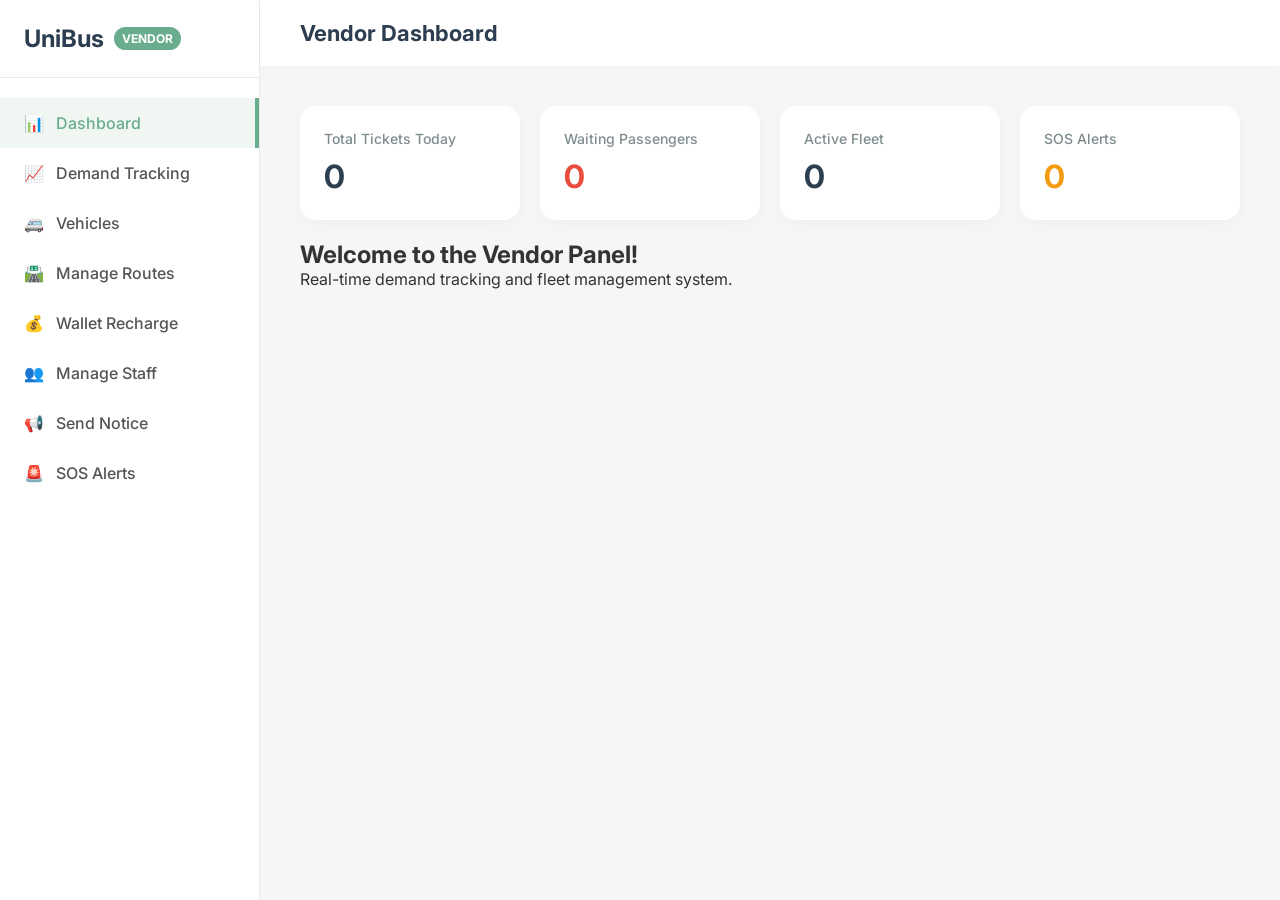
==== vendor_web/index.html @ f11c4442 "Complete UniBus Advanced System with Dynamic Bus Allocation, Custom Auth for Staff, Vehicle Manageme" ====
<!DOCTYPE html>
<html lang="en">
<head>
    <meta charset="UTF-8">
    <meta name="viewport" content="width=device-width, initial-scale=1.0">
    <title>UniBus Vendor Panel</title>
    <link href="https://fonts.googleapis.com/css2?family=Inter:wght@400;500;600;700&display=swap" rel="stylesheet">
    <link rel="stylesheet" href="style.css">
</head>
<body>
    <div class="app-container">
        <!-- Sidebar -->
        <aside class="sidebar">
            <div class="logo">
                <h2>UniBus <span class="vendor-tag">Vendor</span></h2>
            </div>
            <nav class="nav-menu">
                <button class="nav-item active" data-target="dashboard">
                    <span class="icon">📊</span> Dashboard
                </button>
                <button class="nav-item" data-target="demand">
                    <span class="icon">📈</span> Demand Tracking
                </button>
                <button class="nav-item" data-target="vehicles">
                    <span class="icon">🚐</span> Vehicles
                </button>
                <button class="nav-item" data-target="routes">
                    <span class="icon">🛣️</span> Manage Routes
                </button>
                <button class="nav-item" data-target="recharge">
                    <span class="icon">💰</span> Wallet Recharge
                </button>
                <button class="nav-item" data-target="staff">
                    <span class="icon">👥</span> Manage Staff
                </button>
                <button class="nav-item" data-target="notices">
                    <span class="icon">📢</span> Send Notice
                </button>
                <button class="nav-item" data-target="sos">
                    <span class="icon">🚨</span> SOS Alerts
                </button>
            </nav>
        </aside>

        <!-- Main Content -->
        <main class="main-content">
            <header class="top-bar">
                <h1 id="page-title">Vendor Dashboard</h1>
            </header>

            <!-- Dashboard Section -->
            <section id="dashboard" class="content-section active">
                <div class="stats-grid">
                    <div class="stat-card">
                        <span class="stat-label">Total Tickets Today</span>
                        <h2 id="stat-tickets">0</h2>
                    </div>
                    <div class="stat-card alert">
                        <span class="stat-label">Waiting Passengers</span>
                        <h2 id="stat-waiting">0</h2>
                    </div>
                    <div class="stat-card">
                        <span class="stat-label">Active Fleet</span>
                        <h2 id="stat-fleet">0</h2>
                    </div>
                    <div class="stat-card warning">
                        <span class="stat-label">SOS Alerts</span>
                        <h2 id="stat-sos">0</h2>
                    </div>
                </div>
                <div class="welcome-card mt-20">
                    <h2>Welcome to the Vendor Panel!</h2>
                    <p>Real-time demand tracking and fleet management system.</p>
                </div>
            </section>

            <!-- Demand Tracking Section -->
            <section id="demand" class="content-section">
                <div class="card">
                    <h2>Demand Tracking (Real-time)</h2>
                    <p class="mb-10">See which routes have the most waiting passengers.</p>
                    <div class="table-container">
                        <table id="demand-table">
                            <thead>
                                <tr>
                                    <th>Route</th>
                                    <th>Waiting Passengers</th>
                                    <th>Action</th>
                                </tr>
                            </thead>
                            <tbody></tbody>
                        </table>
                    </div>
                </div>

                <!-- Dispatch Bus Modal (Implicit in card) -->
                <div id="dispatch-container" class="card mt-20" style="display: none;">
                    <h2>Dispatch Bus for <span id="dispatch-route-name"></span></h2>
                    <form id="dispatch-form">
                        <input type="hidden" id="dispatch-route-id">
                        <div class="form-row">
                            <div class="form-group">
                                <label>Select Vehicle</label>
                                <select id="dispatch-vehicle-id" required>
                                    <option value="">-- Select a Bus --</option>
                                </select>
                            </div>
                            <div class="form-group">
                                <label>Bus Capacity (Seats)</label>
                                <input type="number" id="dispatch-capacity" value="40" min="1" required>
                            </div>
                        </div>
                        <button type="submit" class="btn primary">Dispatch & Generate Checker ID</button>
                    </form>
                    <div id="dispatch-msg" class="message"></div>
                </div>

                <div class="card mt-20">
                    <h2>Live/Active Trips</h2>
                    <div class="table-container">
                        <table id="active-trips-table">
                            <thead>
                                <tr>
                                    <th>Bus ID</th>
                                    <th>Route</th>
                                    <th>Bus Number</th>
                                    <th>Status</th>
                                    <th>Action</th>
                                </tr>
                            </thead>
                            <tbody></tbody>
                        </table>
                    </div>
                </div>
            </section>

            <!-- Vehicles Section -->
            <section id="vehicles" class="content-section">
                <div class="card">
                    <h2>Add New Vehicle (Bus)</h2>
                    <form id="vehicle-form">
                        <div class="form-row">
                            <div class="form-group">
                                <label>Bus Name/Label</label>
                                <input type="text" id="vehicle-name" placeholder="e.g., Bus A" required>
                            </div>
                            <div class="form-group">
                                <label>Bus Number</label>
                                <input type="text" id="vehicle-number" placeholder="e.g., Dhaka Metro-Ga 11-2233" required>
                            </div>
                        </div>
                        <button type="submit" class="btn primary">Add Vehicle</button>
                    </form>
                    <div id="vehicle-msg" class="message"></div>
                </div>

                <div class="card mt-20">
                    <h2>Fleet List</h2>
                    <div class="table-container">
                        <table id="vehicles-table">
                            <thead>
                                <tr>
                                    <th>Name</th>
                                    <th>Bus Number</th>
                                    <th>Seats</th>
                                </tr>
                            </thead>
                            <tbody></tbody>
                        </table>
                    </div>
                </div>
            </section>

            <!-- Manage Routes Section -->
            <section id="routes" class="content-section">
                <div class="card">
                    <h2>Define New Route</h2>
                    <form id="route-form">
                        <div class="form-group">
                            <label>Route Name</label>
                            <input type="text" id="route-name" placeholder="e.g., Mirpur to Campus" required>
                        </div>
                        <div class="form-row">
                            <div class="form-group">
                                <label>Boarding Point</label>
                                <input type="text" id="boarding-point" required>
                            </div>
                            <div class="form-group">
                                <label>Dropping Point</label>
                                <input type="text" id="dropping-point" required>
                            </div>
                            <div class="form-group">
                                <label>Schedule Time (Default)</label>
                                <input type="time" id="route-time">
                            </div>
                        </div>
                        <div class="form-group">
                            <label>Fare (৳)</label>
                            <input type="number" id="fare" value="10.00" step="0.01" required>
                        </div>
                        <button type="submit" class="btn primary">Create Route</button>
                    </form>
                    <div id="route-msg" class="message"></div>
                </div>

                <div class="card mt-20">
                    <h2>Existing Routes</h2>
                    <div class="table-container">
                        <table id="routes-list-table">
                            <thead>
                                <tr>
                                    <th>Route</th>
                                    <th>Points</th>
                                    <th>Time</th>
                                    <th>Fare</th>
                                </tr>
                            </thead>
                            <tbody></tbody>
                        </table>
                    </div>
                </div>
            </section>

            <!-- Wallet Recharge Section -->
            <section id="recharge" class="content-section">
                <div class="card">
                    <h2>Recharge Student Wallet</h2>
                    <form id="recharge-form">
                        <div class="form-group">
                            <label>Student ID</label>
                            <input type="text" id="recharge-student-id" placeholder="e.g., 201-15-12345" required>
                        </div>
                        <div class="form-group">
                            <label>Amount (৳)</label>
                            <input type="number" id="recharge-amount" placeholder="50.00" min="1" step="0.01" required>
                        </div>
                        <button type="submit" class="btn primary">Recharge Wallet</button>
                    </form>
                    <div id="recharge-msg" class="message"></div>
                </div>
            </section>

            <!-- Manage Staff Section -->
            <section id="staff" class="content-section">
                <div class="card">
                    <h2>Add Ticket Checker</h2>
                    <form id="checker-form">
                        <div class="form-row">
                            <div class="form-group">
                                <label>First Name</label>
                                <input type="text" id="staff-first-name" required>
                            </div>
                            <div class="form-group">
                                <label>Last Name</label>
                                <input type="text" id="staff-last-name" required>
                            </div>
                        </div>
                        <div class="form-row">
                            <div class="form-group">
                                <label>Checker Email (For login)</label>
                                <input type="email" id="staff-email" required>
                            </div>
                            <div class="form-group">
                                <label>Password</label>
                                <input type="password" id="staff-password" placeholder="Set password" required>
                            </div>
                            <div class="form-group">
                                <label>Employee ID</label>
                                <input type="text" id="staff-id" required>
                            </div>
                        </div>
                        <button type="submit" class="btn primary">Register Checker</button>
                    </form>
                    <div id="staff-msg" class="message"></div>
                </div>

                <div class="card mt-20">
                    <h2>Existing Staff (Checkers)</h2>
                    <div class="table-container">
                        <table id="staff-list-table">
                            <thead>
                                <tr>
                                    <th>Name</th>
                                    <th>Email</th>
                                    <th>Employee ID</th>
                                </tr>
                            </thead>
                            <tbody></tbody>
                        </table>
                    </div>
                </div>
            </section>

            <!-- Notices Section -->
            <section id="notices" class="content-section">
                <div class="card">
                    <h2>Send Broadcast Notice</h2>
                    <form id="notice-form">
                        <div class="form-group">
                            <label>Title</label>
                            <input type="text" id="notice-title" required>
                        </div>
                        <div class="form-group">
                            <label>Message</label>
                            <textarea id="notice-message" rows="4" required></textarea>
                        </div>
                        <button type="submit" class="btn primary">Send Notice</button>
                    </form>
                    <div id="notice-msg" class="message"></div>
                </div>
            </section>

            <!-- SOS Alerts Section -->
            <section id="sos" class="content-section">
                <div class="card">
                    <h2>SOS Emergency Alerts</h2>
                    <button class="btn secondary mb-10" onclick="fetchSOS()">Refresh Alerts</button>
                    <div class="table-container">
                        <table id="sos-table">
                            <thead>
                                <tr>
                                    <th>Student ID</th>
                                    <th>Message</th>
                                    <th>Status</th>
                                    <th>Action</th>
                                </tr>
                            </thead>
                            <tbody></tbody>
                        </table>
                    </div>
                </div>
            </section>

        </main>
    </div>

    <script src="script.js"></script>
</body>
</html>
---- vendor_web/style.css ----
* {
    margin: 0;
    padding: 0;
    box-sizing: border-box;
    font-family: 'Inter', sans-serif;
}

body {
    background-color: #f4f7f6;
    color: #333;
}

.app-container {
    display: flex;
    min-height: 100vh;
}

/* Sidebar Styling */
.sidebar {
    width: 260px;
    background-color: #ffffff;
    border-right: 1px solid #eaeaea;
    display: flex;
    flex-direction: column;
}

.logo {
    padding: 24px;
    border-bottom: 1px solid #eaeaea;
}

.logo h2 {
    color: #2c3e50;
    font-size: 24px;
    display: flex;
    align-items: center;
    gap: 10px;
}

.vendor-tag {
    font-size: 12px;
    background-color: #69AD8E;
    color: white;
    padding: 4px 8px;
    border-radius: 12px;
    text-transform: uppercase;
}

.nav-menu {
    padding: 20px 0;
    display: flex;
    flex-direction: column;
}

.nav-item {
    padding: 15px 24px;
    text-align: left;
    background: none;
    border: none;
    color: #555;
    font-size: 16px;
    font-weight: 500;
    cursor: pointer;
    transition: all 0.3s ease;
    display: flex;
    align-items: center;
    gap: 12px;
}

.nav-item:hover {
    background-color: #f8f9fa;
    color: #69AD8E;
}

.nav-item.active {
    background-color: rgba(105, 173, 142, 0.1);
    color: #69AD8E;
    border-right: 4px solid #69AD8E;
}

/* Main Content */
.main-content {
    flex: 1;
    display: flex;
    flex-direction: column;
}

.top-bar {
    background-color: #ffffff;
    padding: 20px 40px;
    box-shadow: 0 2px 10px rgba(0,0,0,0.02);
}

.top-bar h1 {
    font-size: 22px;
    color: #2c3e50;
}

.content-section {
    display: none;
    padding: 40px;
}

.content-section.active {
    display: block;
}

/* Stats Grid */
.stats-grid {
    display: grid;
    grid-template-columns: repeat(auto-fit, minmax(200px, 1fr));
    gap: 20px;
}

.stat-card {
    background-color: #fff;
    padding: 24px;
    border-radius: 16px;
    box-shadow: 0 4px 15px rgba(0,0,0,0.03);
    display: flex;
    flex-direction: column;
    gap: 10px;
}

.stat-label {
    color: #7f8c8d;
    font-size: 14px;
    font-weight: 500;
}

.stat-card h2 {
    font-size: 32px;
    color: #2c3e50;
}

.stat-card.alert h2 { color: #e74c3c; }
.stat-card.warning h2 { color: #f39c12; }

/* Cards & Forms */
.card {
    background-color: #ffffff;
    padding: 30px;
    border-radius: 16px;
    box-shadow: 0 4px 15px rgba(0,0,0,0.03);
    max-width: 800px;
}

.card h2 {
    margin-bottom: 25px;
    color: #2c3e50;
    font-size: 20px;
}

.form-group {
    margin-bottom: 20px;
    flex: 1;
}

.form-row {
    display: flex;
    gap: 20px;
}

label {
    display: block;
    margin-bottom: 8px;
    font-weight: 500;
    color: #555;
    font-size: 14px;
}

input, textarea {
    width: 100%;
    padding: 12px 16px;
    border: 1px solid #ddd;
    border-radius: 8px;
    font-size: 15px;
    outline: none;
    transition: border-color 0.3s ease;
}

input:focus, textarea:focus {
    border-color: #69AD8E;
}

.btn {
    padding: 12px 24px;
    border: none;
    border-radius: 8px;
    font-size: 16px;
    font-weight: 600;
    cursor: pointer;
    transition: all 0.3s ease;
}

.btn.primary {
    background-color: #69AD8E;
    color: white;
    width: 100%;
}

.btn.primary:hover {
    background-color: #559175;
}

.btn.secondary {
    background-color: #f1f1f1;
    color: #333;
}

.btn.secondary:hover {
    background-color: #e2e2e2;
}

.btn-small {
    padding: 6px 12px;
    font-size: 12px;
}

/* Utilities */
.mt-20 { margin-top: 20px; }
.mb-10 { margin-bottom: 10px; }

.message {
    margin-top: 15px;
    padding: 12px;
    border-radius: 8px;
    display: none;
    font-weight: 500;
}

.message.success {
    display: block;
    background-color: #e8f5e9;
    color: #2e7d32;
}

.message.error {
    display: block;
    background-color: #ffebee;
    color: #c62828;
}

/* Tables */
.table-container {
    overflow-x: auto;
}

table {
    width: 100%;
    border-collapse: collapse;
}

th, td {
    padding: 15px;
    text-align: left;
    border-bottom: 1px solid #eee;
}

th {
    background-color: #f8f9fa;
    color: #555;
    font-weight: 600;
    font-size: 14px;
}

td {
    font-size: 14px;
    color: #333;
}

.status-badge {
    padding: 4px 8px;
    border-radius: 12px;
    font-size: 12px;
    font-weight: bold;
}

.status-Pending { background-color: #fff3e0; color: #ef6c00; }
.status-Resolved { background-color: #e8f5e9; color: #2e7d32; }
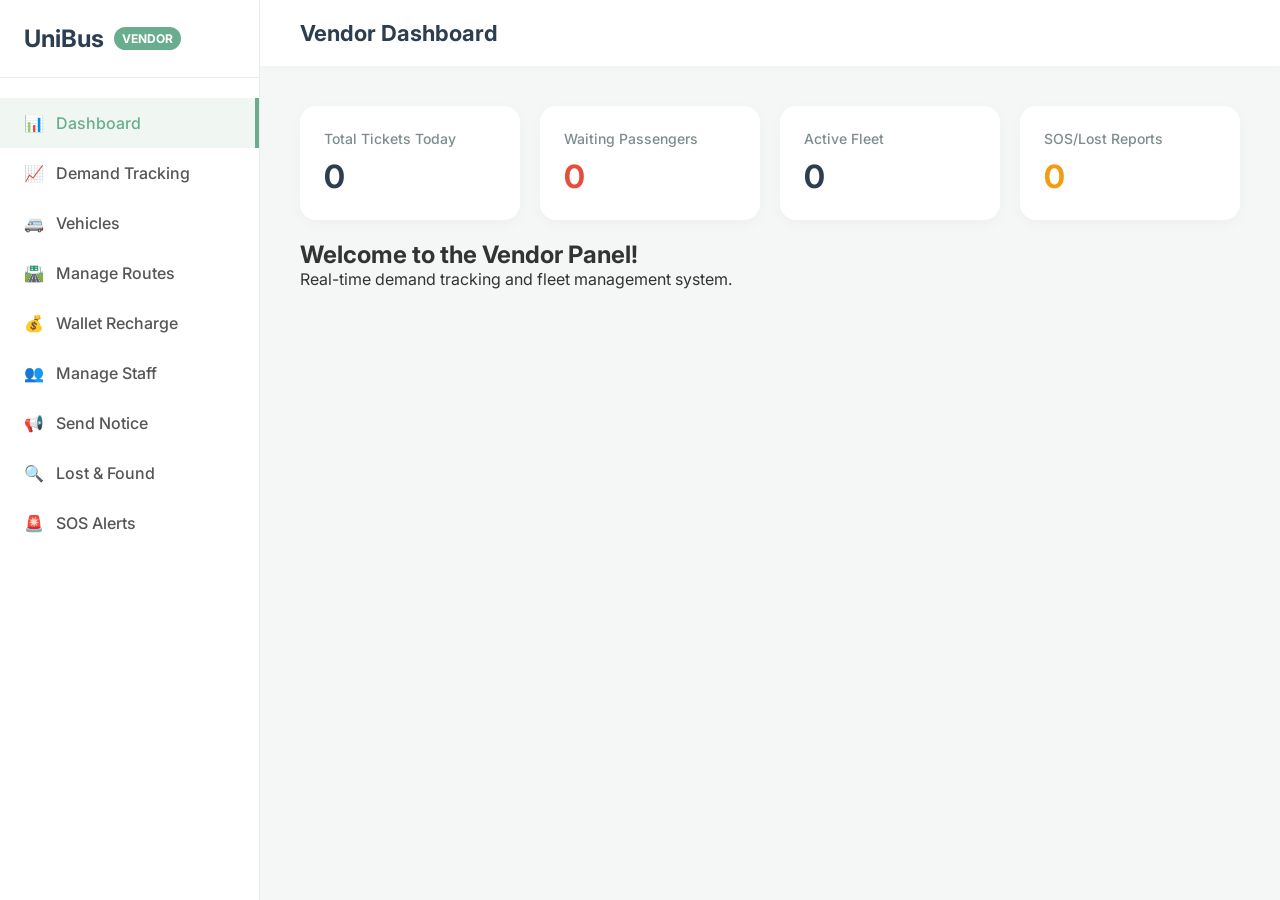
==== commit 61d84874: "Implement Lost and Found system for Student and Vendor" ====
--- a/vendor_web/index.html
+++ b/vendor_web/index.html
@@ -36,6 +36,9 @@
                 <button class="nav-item" data-target="notices">
                     <span class="icon">📢</span> Send Notice
                 </button>
+                <button class="nav-item" data-target="lost-found">
+                    <span class="icon">🔍</span> Lost & Found
+                </button>
                 <button class="nav-item" data-target="sos">
                     <span class="icon">🚨</span> SOS Alerts
                 </button>
@@ -64,7 +67,7 @@
                         <h2 id="stat-fleet">0</h2>
                     </div>
                     <div class="stat-card warning">
-                        <span class="stat-label">SOS Alerts</span>
+                        <span class="stat-label">SOS/Lost Reports</span>
                         <h2 id="stat-sos">0</h2>
                     </div>
                 </div>
@@ -84,7 +87,9 @@
                             <thead>
                                 <tr>
                                     <th>Route</th>
-                                    <th>Waiting Passengers</th>
+                                    <th>Waiting</th>
+                                    <th>Active Buses</th>
+                                    <th>Status</th>
                                     <th>Action</th>
                                 </tr>
                             </thead>
@@ -173,50 +178,109 @@
 
             <!-- Manage Routes Section -->
             <section id="routes" class="content-section">
-                <div class="card">
-                    <h2>Define New Route</h2>
-                    <form id="route-form">
-                        <div class="form-group">
-                            <label>Route Name</label>
-                            <input type="text" id="route-name" placeholder="e.g., Mirpur to Campus" required>
-                        </div>
-                        <div class="form-row">
-                            <div class="form-group">
-                                <label>Boarding Point</label>
-                                <input type="text" id="boarding-point" required>
-                            </div>
-                            <div class="form-group">
-                                <label>Dropping Point</label>
-                                <input type="text" id="dropping-point" required>
-                            </div>
-                            <div class="form-group">
-                                <label>Schedule Time (Default)</label>
-                                <input type="time" id="route-time">
-                            </div>
-                        </div>
-                        <div class="form-group">
-                            <label>Fare (৳)</label>
-                            <input type="number" id="fare" value="10.00" step="0.01" required>
-                        </div>
-                        <button type="submit" class="btn primary">Create Route</button>
-                    </form>
-                    <div id="route-msg" class="message"></div>
-                </div>
-
-                <div class="card mt-20">
-                    <h2>Existing Routes</h2>
-                    <div class="table-container">
-                        <table id="routes-list-table">
-                            <thead>
-                                <tr>
-                                    <th>Route</th>
-                                    <th>Points</th>
-                                    <th>Time</th>
-                                    <th>Fare</th>
-                                </tr>
-                            </thead>
-                            <tbody></tbody>
-                        </table>
+                <div class="routes-grid">
+                    <!-- Left Column: Forms -->
+                    <div class="forms-column">
+                        <!-- Step 1: Create Master Route -->
+                        <div class="card">
+                            <div class="card-badge">Step 1</div>
+                            <h2>1. Create Master Route</h2>
+                            <form id="master-route-form">
+                                <input type="hidden" id="edit-master-id">
+                                <div class="form-group">
+                                    <label>Route Path Name</label>
+                                    <input type="text" id="master-route-name" placeholder="e.g., DSC to Dhanmondi" required>
+                                </div>
+                                <div class="form-row">
+                                    <div class="form-group">
+                                        <label>Boarding</label>
+                                        <input type="text" id="master-boarding" required>
+                                    </div>
+                                    <div class="form-group">
+                                        <label>Dropping</label>
+                                        <input type="text" id="master-dropping" required>
+                                    </div>
+                                    <div class="form-group">
+                                        <label>Fare (৳)</label>
+                                        <input type="number" id="master-fare" step="0.01" required>
+                                    </div>
+                                </div>
+                                <button type="submit" id="master-submit-btn" class="btn primary">Create Master Route</button>
+                                <button type="button" id="master-cancel-btn" class="btn secondary" style="display: none; margin-top: 10px;">Cancel Edit</button>
+                            </form>
+                            <div id="master-route-msg" class="message"></div>
+                        </div>
+
+                        <!-- Step 2: Define Schedule -->
+                        <div class="card mt-20">
+                            <div class="card-badge secondary">Step 2</div>
+                            <h2>2. Define Schedule Time</h2>
+                            <form id="route-form">
+                                <input type="hidden" id="edit-schedule-id">
+                                <div class="form-group">
+                                    <label>Select Master Route</label>
+                                    <select id="master-route-dropdown" required>
+                                        <option value="">-- Choose a Route --</option>
+                                    </select>
+                                </div>
+                                <div class="form-row">
+                                    <div class="form-group">
+                                        <label>Boarding (Auto)</label>
+                                        <input type="text" id="boarding-point" readonly class="readonly-field">
+                                    </div>
+                                    <div class="form-group">
+                                        <label>Dropping (Auto)</label>
+                                        <input type="text" id="dropping-point" readonly class="readonly-field">
+                                    </div>
+                                    <div class="form-group">
+                                        <label>Fare (Auto)</label>
+                                        <input type="text" id="fare" readonly class="readonly-field">
+                                    </div>
+                                </div>
+                                <div class="form-group">
+                                    <label>Schedule Time</label>
+                                    <input type="time" id="route-time" required>
+                                </div>
+                                <button type="submit" id="schedule-submit-btn" class="btn primary">Define Schedule</button>
+                                <button type="button" id="schedule-cancel-btn" class="btn secondary" style="display: none; margin-top: 10px;">Cancel Edit</button>
+                            </form>
+                            <div id="route-msg" class="message"></div>
+                        </div>
+                    </div>
+
+                    <!-- Right Column: Lists -->
+                    <div class="lists-column">
+                        <div class="card">
+                            <h2>Master Routes List</h2>
+                            <div class="table-container mini-table">
+                                <table id="master-routes-table">
+                                    <thead>
+                                        <tr>
+                                            <th>Name</th>
+                                            <th>Fare</th>
+                                            <th>Action</th>
+                                        </tr>
+                                    </thead>
+                                    <tbody></tbody>
+                                </table>
+                            </div>
+                        </div>
+
+                        <div class="card mt-20">
+                            <h2>Existing Schedules</h2>
+                            <div class="table-container">
+                                <table id="routes-list-table">
+                                    <thead>
+                                        <tr>
+                                            <th>Route</th>
+                                            <th>Time</th>
+                                            <th>Action</th>
+                                        </tr>
+                                    </thead>
+                                    <tbody></tbody>
+                                </table>
+                            </div>
+                        </div>
                     </div>
                 </div>
             </section>
@@ -307,6 +371,52 @@
                         <button type="submit" class="btn primary">Send Notice</button>
                     </form>
                     <div id="notice-msg" class="message"></div>
+                </div>
+            </section>
+
+            <!-- Lost & Found Section -->
+            <section id="lost-found" class="content-section">
+                <div class="card">
+                    <h2>Lost & Found Reports</h2>
+                    <button class="btn secondary mb-10" onclick="fetchLostFound()">Refresh Reports</button>
+                    <div class="table-container">
+                        <table id="lost-found-table">
+                            <thead>
+                                <tr>
+                                    <th>Item Name</th>
+                                    <th>Student ID</th>
+                                    <th>Description</th>
+                                    <th>Status</th>
+                                    <th>Action</th>
+                                </tr>
+                            </thead>
+                            <tbody></tbody>
+                        </table>
+                    </div>
+                </div>
+
+                <!-- Update Report Modal/Container -->
+                <div id="lost-found-action-container" class="card mt-20" style="display: none;">
+                    <h2>Take Action on Report: <span id="lf-item-name"></span></h2>
+                    <form id="lost-found-action-form">
+                        <input type="hidden" id="lf-report-id">
+                        <div class="form-group">
+                            <label>Update Status</label>
+                            <select id="lf-status" required>
+                                <option value="Pending">Pending</option>
+                                <option value="Processing">Processing</option>
+                                <option value="Found">Found</option>
+                                <option value="Resolved">Resolved (Returned)</option>
+                            </select>
+                        </div>
+                        <div class="form-group">
+                            <label>Vendor Message / Action Taken</label>
+                            <textarea id="lf-response" rows="3" placeholder="e.g. Item found. Please collect from Office A."></textarea>
+                        </div>
+                        <button type="submit" class="btn primary">Update Report</button>
+                        <button type="button" onclick="closeLFAction()" class="btn secondary">Cancel</button>
+                    </form>
+                    <div id="lf-msg" class="message"></div>
                 </div>
             </section>
 
@@ -334,6 +444,7 @@
         </main>
     </div>
 
+    <script src="config.js"></script>
     <script src="script.js"></script>
 </body>
 </html>
--- a/vendor_web/style.css
+++ b/vendor_web/style.css
@@ -137,12 +137,62 @@
 .stat-card.warning h2 { color: #f39c12; }
 
 /* Cards & Forms */
-.card {
-    background-color: #ffffff;
-    padding: 30px;
-    border-radius: 16px;
-    box-shadow: 0 4px 15px rgba(0,0,0,0.03);
-    max-width: 800px;
+/* Routes Section Grid Layout */
+.routes-grid {
+    display: grid;
+    grid-template-columns: 1fr 1.2fr;
+    gap: 24px;
+    padding: 20px;
+}
+
+.forms-column, .lists-column {
+    display: flex;
+    flex-direction: column;
+}
+
+.readonly-field {
+    background: #f9f9f9 !important;
+    color: #666 !important;
+    cursor: not-allowed;
+}
+
+.mini-table {
+    max-height: 300px;
+    overflow-y: auto;
+}
+
+.btn-icon {
+    padding: 6px;
+    background: none;
+    border: none;
+    cursor: pointer;
+    font-size: 14px;
+}
+
+.btn-icon.edit { color: #2c3e50; }
+.btn-icon.delete { color: #e74c3c; }
+
+@media (max-width: 1024px) {
+    .routes-grid {
+        grid-template-columns: 1fr;
+    }
+}
+
+.card-badge {
+    position: absolute;
+    top: 0;
+    left: 0;
+    background: #69AD8E;
+    color: white;
+    padding: 4px 12px;
+    font-size: 11px;
+    font-weight: 700;
+    border-bottom-right-radius: 12px;
+    text-transform: uppercase;
+}
+
+.card-badge.secondary {
+    background: #2c3e50;
 }
 
 .card h2 {
